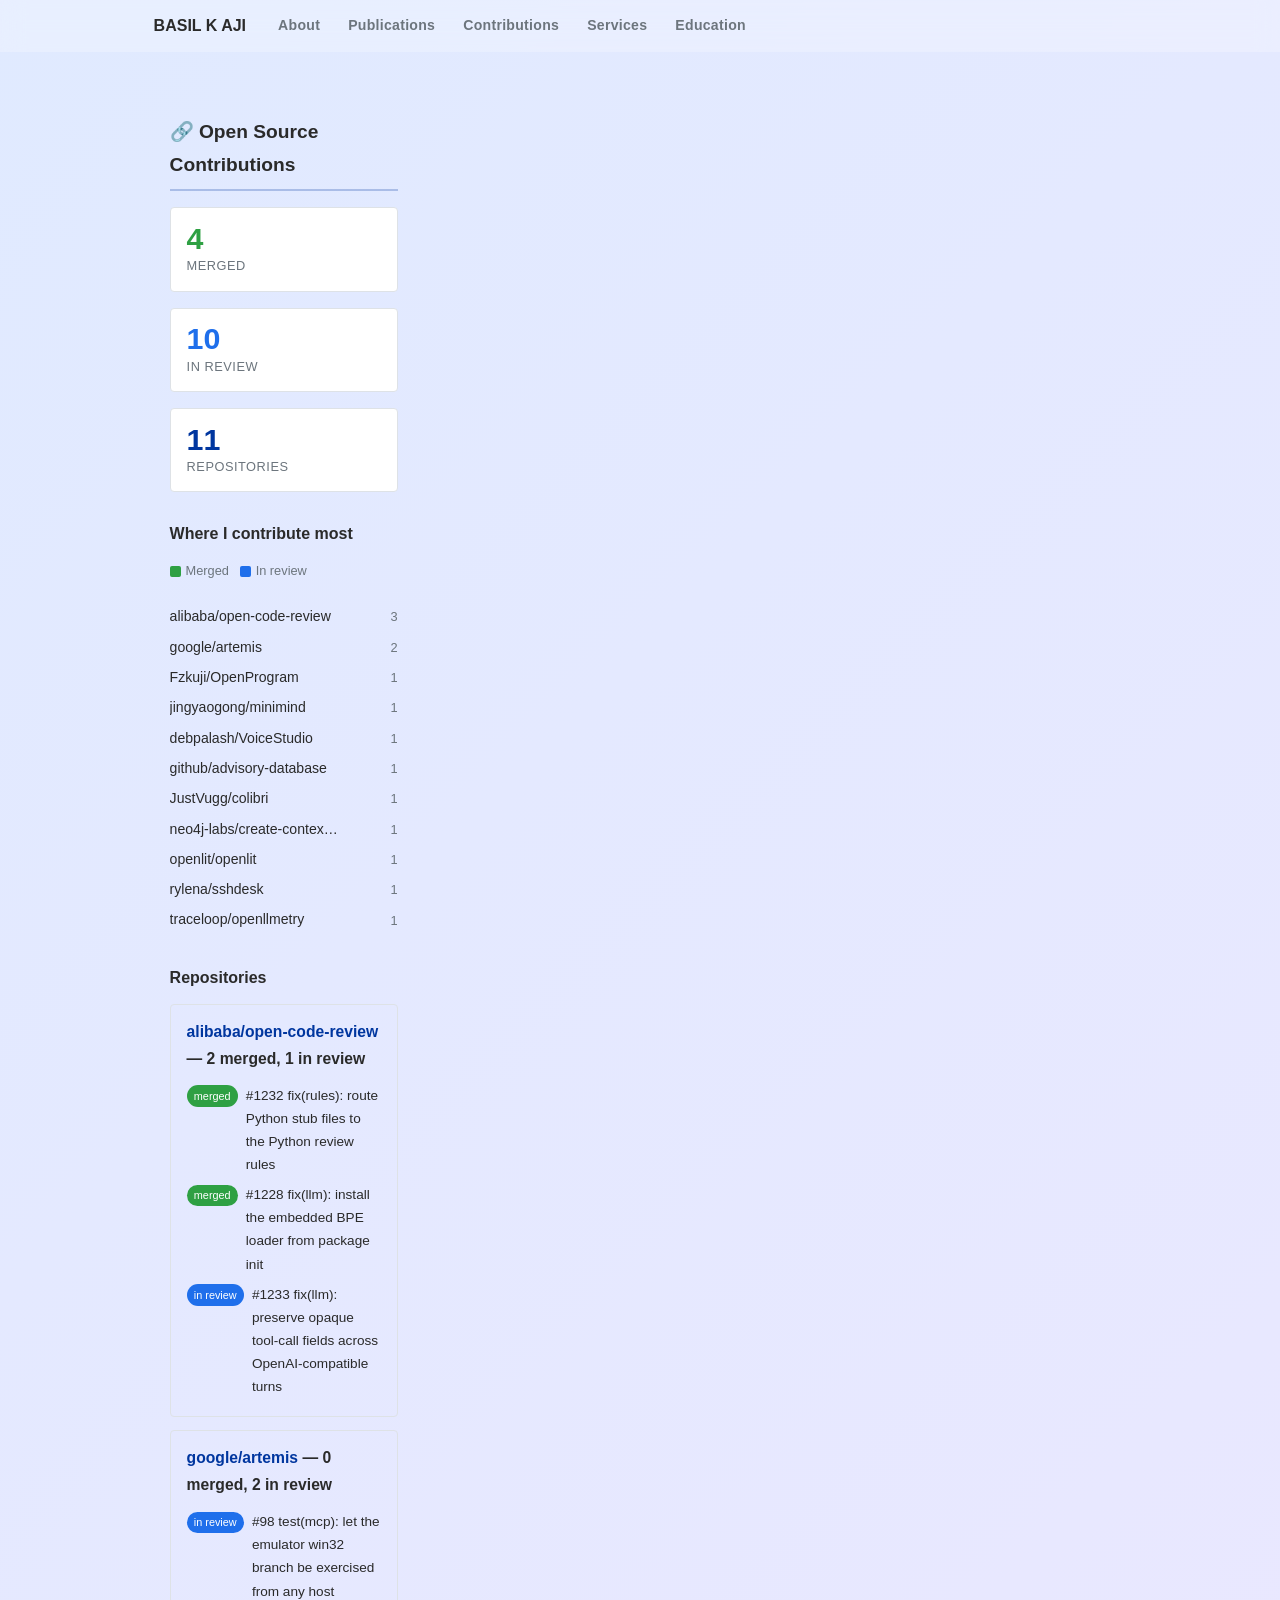
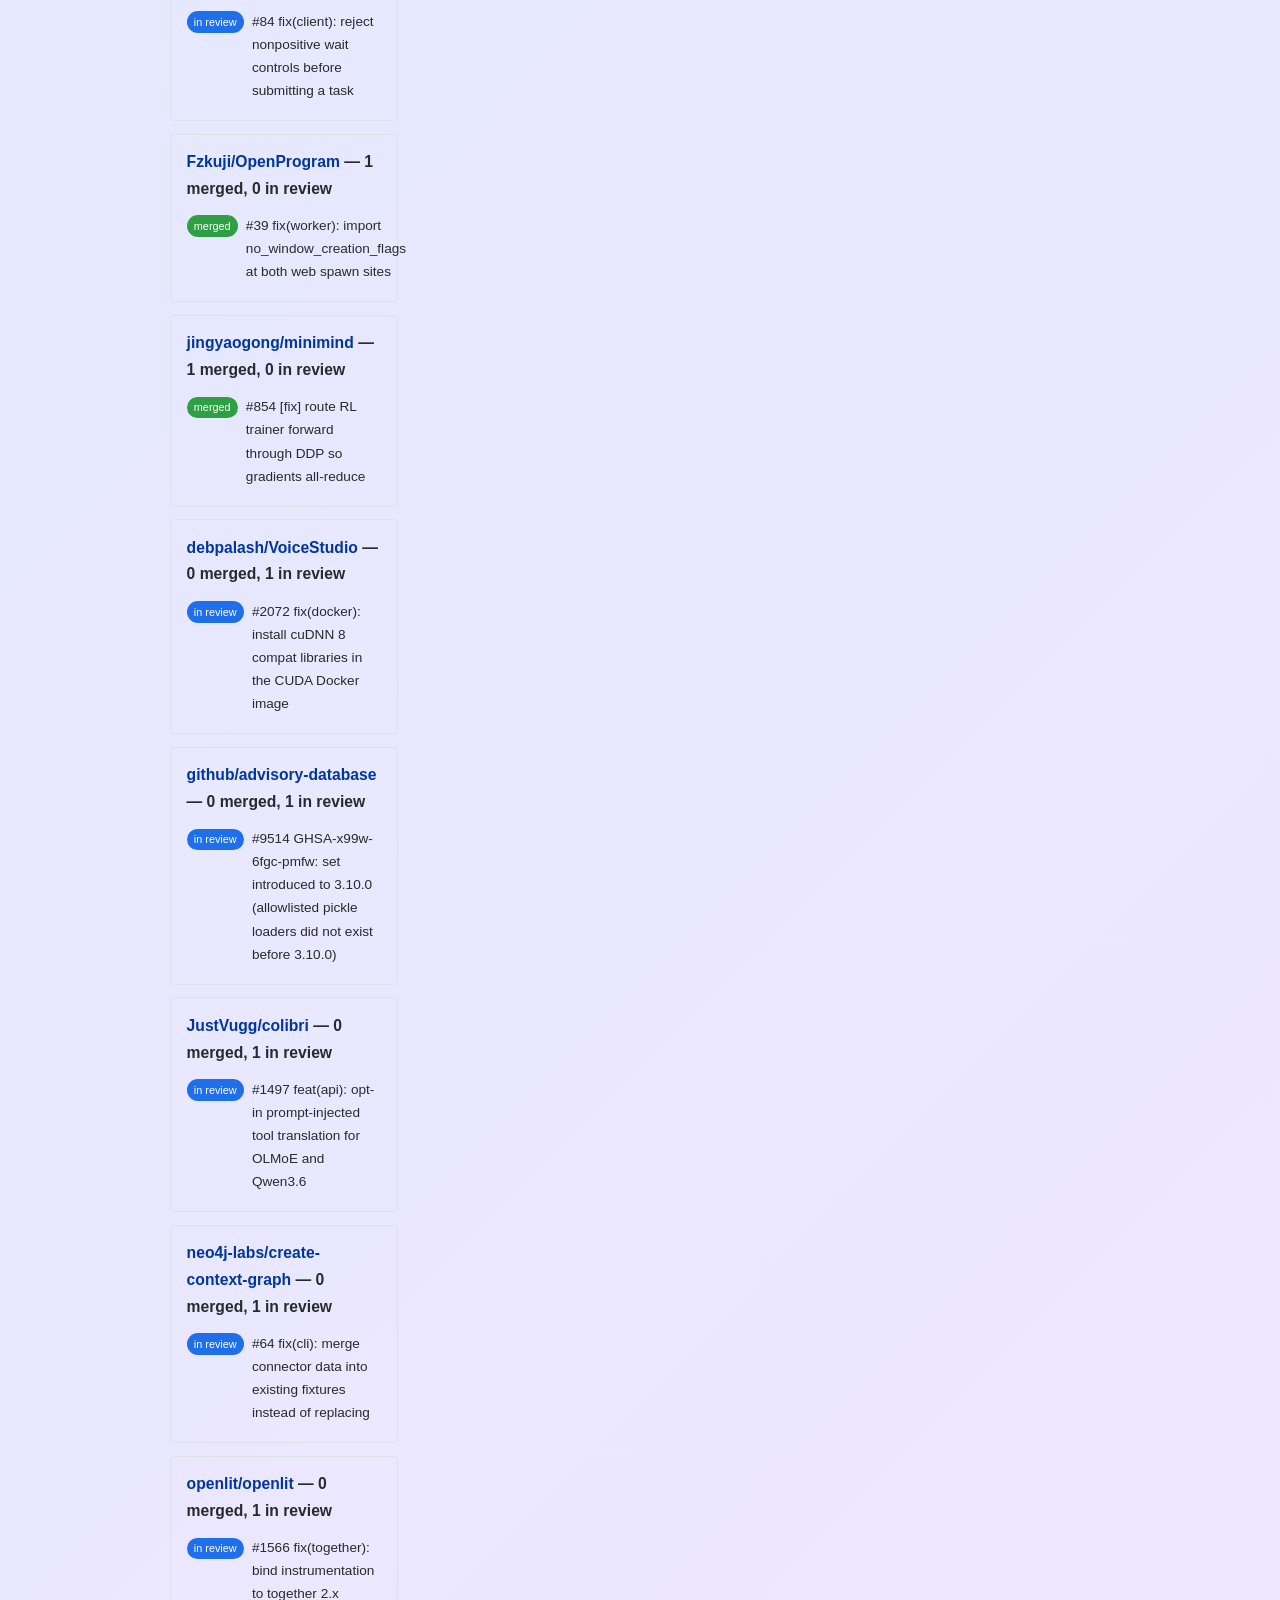
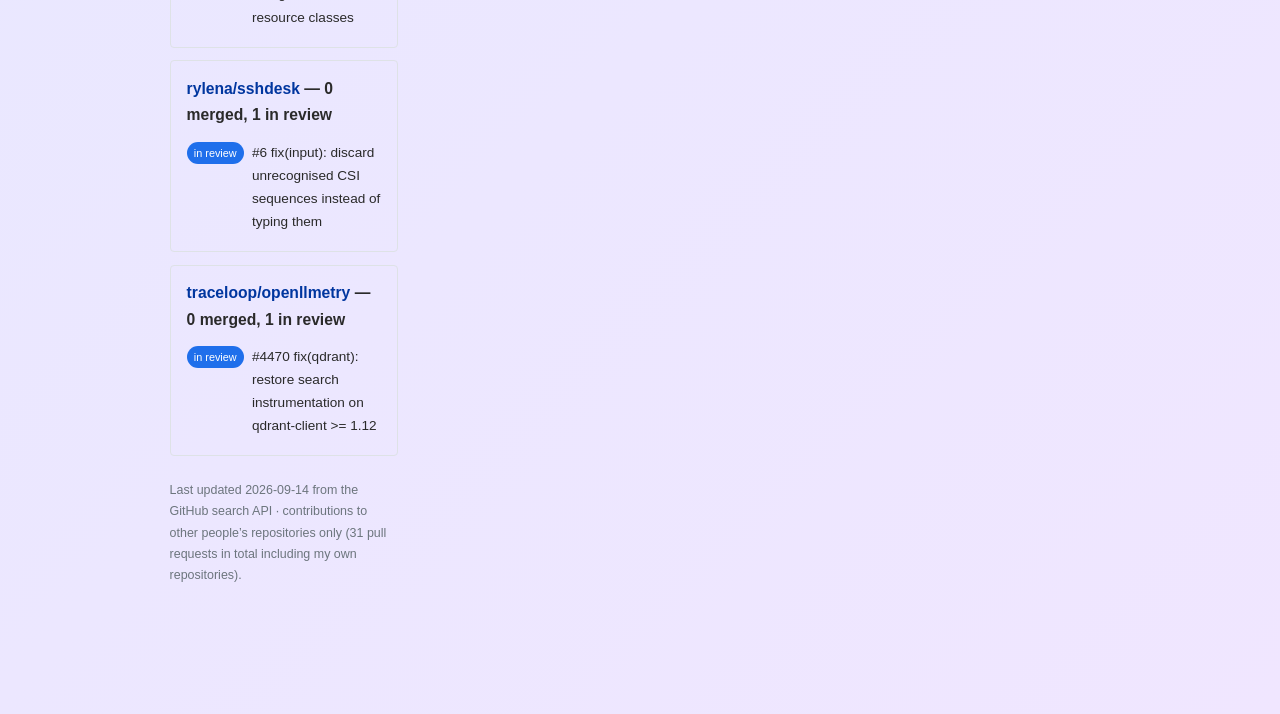
==== contributions.html @ 127a0681 "Add an open source contributions page New contributions.html, linked from the nav: merged / in-revie" ====
<!DOCTYPE html>
<html lang="en">
<head>
  <meta charset="UTF-8" />
  <meta name="viewport" content="width=device-width, initial-scale=1.0" />
  <title>Open Source Contributions – Basil K Aji</title>
  <meta name="description" content="Open source pull requests by Basil K Aji, by repository." />
  <link rel="preconnect" href="https://fonts.googleapis.com" />
  <link rel="stylesheet"
        href="https://cdnjs.cloudflare.com/ajax/libs/font-awesome/6.5.0/css/all.min.css"
        crossorigin="anonymous" referrerpolicy="no-referrer" />
  <link rel="icon" id="favicon" type="image/png" href="images/me.jpeg" />
  <link rel="stylesheet" href="assets/css/style.css" />
  <style>
    /* Scoped to this page so the shared stylesheet stays untouched. */
    .oss-stats { display: flex; flex-wrap: wrap; gap: 1rem; margin: 0 0 1.75rem; }
    .oss-stat {
      flex: 1 1 140px; border: 1px solid var(--border); border-radius: var(--radius);
      padding: .85rem 1rem; background: #fff;
    }
    .oss-stat .n { font-size: 1.9rem; font-weight: 700; line-height: 1.1; }
    .oss-stat .l { font-size: .8rem; color: var(--muted); text-transform: uppercase; letter-spacing: .04em; }
    .oss-stat.merged .n { color: #2ea043; }
    .oss-stat.review .n { color: #1f6feb; }
    .oss-stat.repos  .n { color: var(--accent); }

    .oss-chart { margin: 0 0 2rem; }
    .oss-row { display: grid; grid-template-columns: minmax(0,15rem) 1fr auto; gap: .6rem; align-items: center; margin-bottom: .4rem; }
    .oss-row .name { font-size: .88rem; overflow: hidden; text-overflow: ellipsis; white-space: nowrap; }
    .oss-row .name a { color: var(--text); text-decoration: none; }
    .oss-row .name a:hover { color: var(--accent); text-decoration: underline; }
    .oss-bar { display: flex; height: 16px; border-radius: 3px; overflow: hidden; background: var(--accent-lt); }
    .oss-bar i { display: block; height: 100%; }
    .oss-bar .m { background: #2ea043; }
    .oss-bar .o { background: #1f6feb; }
    .oss-row .cnt { font-size: .8rem; color: var(--muted); min-width: 2.5rem; text-align: right; }

    .oss-legend { font-size: .8rem; color: var(--muted); margin-bottom: 1.5rem; }
    .oss-legend i { display: inline-block; width: .7rem; height: .7rem; border-radius: 2px; margin-right: .3rem; vertical-align: middle; }

    .oss-repo { border: 1px solid var(--border); border-radius: var(--radius); padding: .9rem 1rem; margin-bottom: .8rem; }
    .oss-repo h3 { margin: 0 0 .5rem; font-size: .98rem; }
    .oss-repo h3 a { color: var(--accent); text-decoration: none; }
    .oss-repo h3 a:hover { text-decoration: underline; }
    .oss-pr { font-size: .85rem; padding: .22rem 0; display: flex; gap: .5rem; align-items: baseline; }
    .oss-pr a { color: var(--text); text-decoration: none; }
    .oss-pr a:hover { color: var(--accent); text-decoration: underline; }
    .tag { font-size: .68rem; padding: .1rem .45rem; border-radius: 999px; white-space: nowrap; color: #fff; }
    .tag.merged { background: #2ea043; }
    .tag.open   { background: #1f6feb; }
    .oss-note { font-size: .78rem; color: var(--muted); margin-top: 1.5rem; }
    @media (max-width: 640px) { .oss-row { grid-template-columns: minmax(0,8rem) 1fr auto; } }
  </style>
</head>
<body>

  <nav class="site-nav" aria-label="Site navigation">
    <div class="nav-inner">
      <span class="nav-brand">BASIL K AJI</span>
      <div class="nav-links">
        <a href="index.html#about">About</a>
        <a href="index.html#publications">Publications</a>
        <a href="contributions.html">Contributions</a>
        <a href="index.html#services">Services</a>
        <a href="index.html#education">Education</a>
      </div>
    </div>
  </nav>

  <div class="page-wrapper">
    <main class="main-content">

      <section id="contributions">
        <div class="section">
          <div class="section-header">
            <h1 class="section-title">&#x1F517; Open Source Contributions</h1>
          </div>
          <div class="section-body">

            <div class="oss-stats" id="oss-stats"></div>

            <h2 class="section-title" style="font-size:1rem;margin:.5rem 0 .75rem;">Where I contribute most</h2>
            <div class="oss-legend">
              <i style="background:#2ea043"></i>Merged&nbsp;&nbsp;
              <i style="background:#1f6feb"></i>In review
            </div>
            <div class="oss-chart" id="oss-chart"></div>

            <h2 class="section-title" style="font-size:1rem;margin:.5rem 0 .75rem;">Repositories</h2>
            <div id="oss-repos"></div>

            <p class="oss-note" id="oss-note"></p>

          </div>
        </div>
      </section>

    </main>
  </div>

<script>
(function () {
  var statsEl = document.getElementById('oss-stats');
  var chartEl = document.getElementById('oss-chart');
  var reposEl = document.getElementById('oss-repos');
  var noteEl  = document.getElementById('oss-note');

  function esc(s) {
    return String(s == null ? '' : s).replace(/[&<>"']/g, function (c) {
      return { '&': '&amp;', '<': '&lt;', '>': '&gt;', '"': '&quot;', "'": '&#39;' }[c];
    });
  }

  function stat(cls, n, label) {
    return '<div class="oss-stat ' + cls + '"><div class="n">' + n +
           '</div><div class="l">' + label + '</div></div>';
  }

  function render(d) {
    statsEl.innerHTML =
      stat('merged', d.merged, 'Merged') +
      stat('review', d.in_review, 'In review') +
      stat('repos',  d.repo_count, 'Repositories');

    var peak = 0;
    d.repos.forEach(function (r) { peak = Math.max(peak, r.merged + r.open); });

    chartEl.innerHTML = d.repos.map(function (r) {
      var total = r.merged + r.open;
      var pct = peak ? (total / peak) * 100 : 0;
      // Widths are shares of this row's own bar; the bar's width is the
      // share of the busiest repo, so rows stay comparable.
      var m = total ? (r.merged / total) * 100 : 0;
      var o = total ? (r.open / total) * 100 : 0;
      return '<div class="oss-row">' +
        '<div class="name"><a href="https://github.com/' + esc(r.repo) + '" target="_blank" rel="noopener">' +
          esc(r.repo) + '</a></div>' +
        '<div class="oss-bar" style="width:' + pct.toFixed(1) + '%" ' +
          'title="' + r.merged + ' merged, ' + r.open + ' in review">' +
          '<i class="m" style="width:' + m.toFixed(1) + '%"></i>' +
          '<i class="o" style="width:' + o.toFixed(1) + '%"></i>' +
        '</div>' +
        '<div class="cnt">' + total + '</div>' +
      '</div>';
    }).join('');

    reposEl.innerHTML = d.repos.map(function (r) {
      return '<div class="oss-repo">' +
        '<h3><a href="https://github.com/' + esc(r.repo) + '" target="_blank" rel="noopener">' +
          esc(r.repo) + '</a> <span class="cnt">— ' + r.merged + ' merged, ' + r.open + ' in review</span></h3>' +
        r.prs.map(function (p) {
          return '<div class="oss-pr">' +
            '<span class="tag ' + esc(p.state) + '">' + (p.state === 'merged' ? 'merged' : 'in review') + '</span>' +
            '<a href="' + esc(p.url) + '" target="_blank" rel="noopener">#' + esc(p.number) + ' ' + esc(p.title) + '</a>' +
          '</div>';
        }).join('') +
      '</div>';
    }).join('');

    noteEl.textContent =
      'Last updated ' + (d.generated || '').slice(0, 10) + ' from the GitHub search API' +
      (d.excludes_own_repos
        ? ' · contributions to other people’s repositories only (' +
          d.all_prs_including_own + ' pull requests in total including my own repositories)'
        : '') + '.';
  }

  fetch('assets/contributions.json', { cache: 'no-cache' })
    .then(function (r) {
      if (!r.ok) throw new Error('HTTP ' + r.status);
      return r.json();
    })
    .then(render)
    .catch(function (err) {
      statsEl.innerHTML =
        '<p class="oss-note">Contribution data could not be loaded (' + esc(err.message) + '). ' +
        'See <a href="https://github.com/basil-k-aji-dev">github.com/basil-k-aji-dev</a>.</p>';
    });
})();
</script>

</body>
</html>
---- assets/css/style.css ----
/* ============================
   RESET & BASE
   ============================ */
*, *::before, *::after { box-sizing: border-box; margin: 0; padding: 0; }

:root {
  --accent:    #00369f;
  --accent-lt: #e8eef9;
  --text:      #2a2a2a;
  --muted:     #6c757d;
  --border:    #dee2e6;
  --bg:        #fff;
  --sidebar-w: 260px;
  --nav-h:     52px;
  --font:      "Trebuchet MS", "Helvetica Neue", Arial, sans-serif;
  --radius:    4px;
  --trans:     .2s ease-in-out;
}

html { scroll-behavior: smooth; scroll-padding-top: calc(var(--nav-h) + 12px); }

@keyframes gradientFlow {
  0%   { background-position: 0% 50%; }
  50%  { background-position: 100% 50%; }
  100% { background-position: 0% 50%; }
}

body {
  font-family: var(--font);
  font-size: 15px;
  color: var(--text);
  line-height: 1.7;
  background: linear-gradient(135deg, #e0eaff, #f0e6ff, #dff5f0, #e8f4ff, #fde8ff);
  background-size: 400% 400%;
  animation: gradientFlow 12s ease infinite;
  min-height: 100vh;
}
a { color: var(--accent); text-decoration: none; transition: color var(--trans); }
a:hover { color: #001f5e; text-decoration: underline; }
img { max-width: 100%; height: auto; display: block; }
ul { list-style: disc; padding-left: 1.4em; }
li { margin-bottom: .3em; }

/* ============================
   TOP NAV
   ============================ */
.site-nav {
  position: sticky; top: 0; z-index: 100;
  height: var(--nav-h);
  background: rgba(255,255,255,0.25);
  backdrop-filter: blur(12px);
  -webkit-backdrop-filter: blur(12px);
  border-bottom: none;
  box-shadow: none;
  display: flex; align-items: center;
}
.nav-inner {
  max-width: 100%; margin: 0 auto; padding: 0 12%;
  width: 100%; display: flex; align-items: center; gap: 2rem;
}
.nav-brand { font-weight: 700; font-size: 1rem; color: var(--text); white-space: nowrap; }
.nav-links { display: flex; gap: 1.75rem; flex-wrap: wrap; }
.nav-links a { font-size: .88rem; font-weight: 600; color: var(--muted); letter-spacing: .02em; }
.nav-links a:hover { color: var(--accent); text-decoration: none; }

/* ============================
   LAYOUT
   ============================ */
.page-wrapper {
  max-width: 100%;
  display: grid;
  grid-template-columns: var(--sidebar-w) 1fr;
  gap: 2rem;
  padding: 2rem 12% 5rem;
  align-items: start;
}

/* ============================
   SIDEBAR
   ============================ */
.sidebar {
  position: sticky; top: calc(var(--nav-h) + 16px);
  background: rgba(255,255,255,0.7);
  backdrop-filter: blur(8px);
  -webkit-backdrop-filter: blur(8px);
  border-radius: 12px;
  padding: 1.75rem 1.25rem;
  text-align: center;
}
.avatar-wrap { margin-bottom: 1rem; }
.avatar-wrap img {
  width: 140px; height: 140px;
  border-radius: 50%; object-fit: cover;
  border: 3px solid rgba(255,255,255,0.8);
  box-shadow: 0 4px 16px rgba(0,54,159,0.15);
  margin: 0 auto;
}
.sidebar-name  { font-size: 1.15rem; font-weight: 700; margin-bottom: .2rem; text-transform: uppercase; letter-spacing: .05em; }
.sidebar-title { font-size: .82rem; color: var(--muted); margin-bottom: .1rem; }
.sidebar-org   { font-size: .82rem; color: var(--muted); margin-bottom: 1rem; }
.sidebar-bio   { font-size: .82rem; text-align: left; color: #555; margin-bottom: 1rem;
                 border-top: 1px solid rgba(0,0,0,0.08); padding-top: .75rem; }
.sidebar-meta  { font-size: .8rem; color: var(--muted); text-align: left; margin-bottom: 1rem; }
.sidebar-meta span { display: flex; align-items: center; gap: .4rem; margin-bottom: .35rem; }
.social-links  { display: flex; flex-wrap: wrap; justify-content: center; gap: .45rem; margin-top: .5rem; }
.social-links a {
  display: flex; align-items: center; justify-content: center;
  width: 32px; height: 32px; border-radius: 50%;
  background: rgba(0,54,159,0.08); color: var(--accent);
  font-size: .82rem; transition: background var(--trans), color var(--trans);
}
.social-links a:hover { background: var(--accent); color: #fff; text-decoration: none; }

/* ============================
   MAIN CONTENT — no cards
   ============================ */
.main-content {
  min-width: 0;
  padding: 2rem 1rem;
  background: transparent !important;
}

.section {
  background: transparent !important;
  border: none !important;
  box-shadow: none !important;
}

/* Sections — no borders, just spacing */
.section { margin-bottom: 3.5rem; }
.section:last-child { margin-bottom: 0; }
.section + .section { margin-top: 1rem; }

.section-header {
  display: flex; align-items: center; justify-content: space-between;
  margin-bottom: 1rem;
  padding-bottom: .5rem;
  border-bottom: 2px solid rgba(0, 54, 159, 0.25);
}
.section-title { font-size: 1.2rem; font-weight: 700; color: var(--text); }
.section-toggle {
  background: none; border: 1px solid var(--border); border-radius: var(--radius);
  font-size: .75rem; color: var(--muted); cursor: pointer; padding: .15rem .5rem;
  transition: all var(--trans);
}
.section-toggle:hover { background: var(--accent-lt); color: var(--accent); border-color: var(--accent); }
.section-body.collapsed { display: none; }
.section-body { padding-bottom: 1rem; }

/* ============================
   PAPER BOX
   ============================ */
.paper-box {
  display: flex; gap: 1.25rem;
  padding: 1rem 0;
  border-bottom: 1px solid rgba(0,0,0,0.07);
}
.paper-box:last-child { border-bottom: none; padding-bottom: 0; }
.paper-thumb {
  flex: 0 0 180px; border-radius: var(--radius); overflow: hidden;
  border: 1px solid var(--border); background: #f5f5f5;
  display: flex; align-items: center; justify-content: center; min-height: 110px;
}
.paper-thumb img { width: 180px; height: 120px; object-fit: cover; }
.paper-thumb-placeholder {
  width: 180px; height: 120px;
  display: flex; flex-direction: column; align-items: center; justify-content: center;
  color: var(--muted); font-size: .75rem; gap: .4rem;
}
.paper-thumb-placeholder svg { opacity: .35; }
.paper-info { flex: 1; min-width: 0; }
.paper-title { font-size: .98rem; font-weight: 700; margin-bottom: .3rem; }
.paper-authors { font-size: .84rem; color: var(--muted); margin-bottom: .2rem; }
.paper-authors strong { color: var(--text); }
.paper-venue { font-size: .81rem; color: var(--muted); font-style: italic; margin-bottom: .45rem; }
.paper-badges { display: flex; flex-wrap: wrap; gap: .35rem; margin-bottom: .45rem; }
.badge {
  display: inline-block; padding: .12em .5em;
  font-size: .7rem; font-weight: 700; border-radius: 3px;
  background: var(--accent); color: #fff; white-space: nowrap;
}
.badge.oral   { background: #c0392b; }
.badge.poster { background: #27ae60; }
.badge.survey { background: #8e44ad; }
.paper-links { display: flex; gap: .5rem; flex-wrap: wrap; }
.paper-links a {
  font-size: .76rem; font-weight: 600; padding: .18rem .55rem;
  border: 1px solid var(--accent); border-radius: var(--radius);
  color: var(--accent); transition: all var(--trans);
}
.paper-links a:hover { background: var(--accent); color: #fff; text-decoration: none; }

/* ============================
   TIMELINE (Education)
   ============================ */
.timeline { position: relative; padding-left: 1.5rem; }
.timeline::before {
  content: ''; position: absolute; left: 6px; top: 6px; bottom: 6px;
  width: 2px; background: var(--border);
}
.timeline-item { position: relative; margin-bottom: 1.2rem; }
.timeline-item::before {
  content: ''; position: absolute; left: -1.5rem; top: 6px;
  width: 10px; height: 10px; border-radius: 50%;
  background: var(--accent); border: 2px solid #fff;
  box-shadow: 0 0 0 2px var(--accent);
}
.timeline-year   { font-size: .78rem; color: var(--muted); font-weight: 600; margin-bottom: .1rem; }
.timeline-degree { font-size: .95rem; font-weight: 700; }
.timeline-school { font-size: .84rem; color: var(--muted); }

/* ============================
   SERVICE / TEACHING rows
   ============================ */
.service-list { padding-left: 0; list-style: none; }
.service-list li {
  padding: .4rem 0; border-bottom: 1px solid rgba(0,0,0,0.07);
  font-size: .9rem; display: flex; align-items: baseline; gap: .5rem;
}
.service-list li:last-child { border-bottom: none; }
.service-tag {
  flex: 0 0 auto; font-size: .7rem; font-weight: 700; color: var(--muted);
  background: rgba(0,0,0,0.05); border-radius: 3px; padding: .1em .4em; white-space: nowrap;
}

/* ============================
   AWARDS
   ============================ */
.award-item { padding: .45rem 0; border-bottom: 1px solid rgba(0,0,0,0.07); font-size: .9rem; }
.award-item:last-child { border-bottom: none; }
.award-year { font-size: .78rem; color: var(--muted); font-weight: 600; }

/* ============================
   RESPONSIVE
   ============================ */
@media (max-width: 768px) {
  .page-wrapper { grid-template-columns: 1fr; gap: 1.5rem; padding: 1.5rem 1rem 3rem; }
  .sidebar { position: static; }
  .main-content { padding: 1.5rem; }
  .paper-box { flex-direction: column; }
  .paper-thumb, .paper-thumb-placeholder, .paper-thumb img { width: 100%; flex: unset; }
  .nav-links { gap: .8rem; }
}
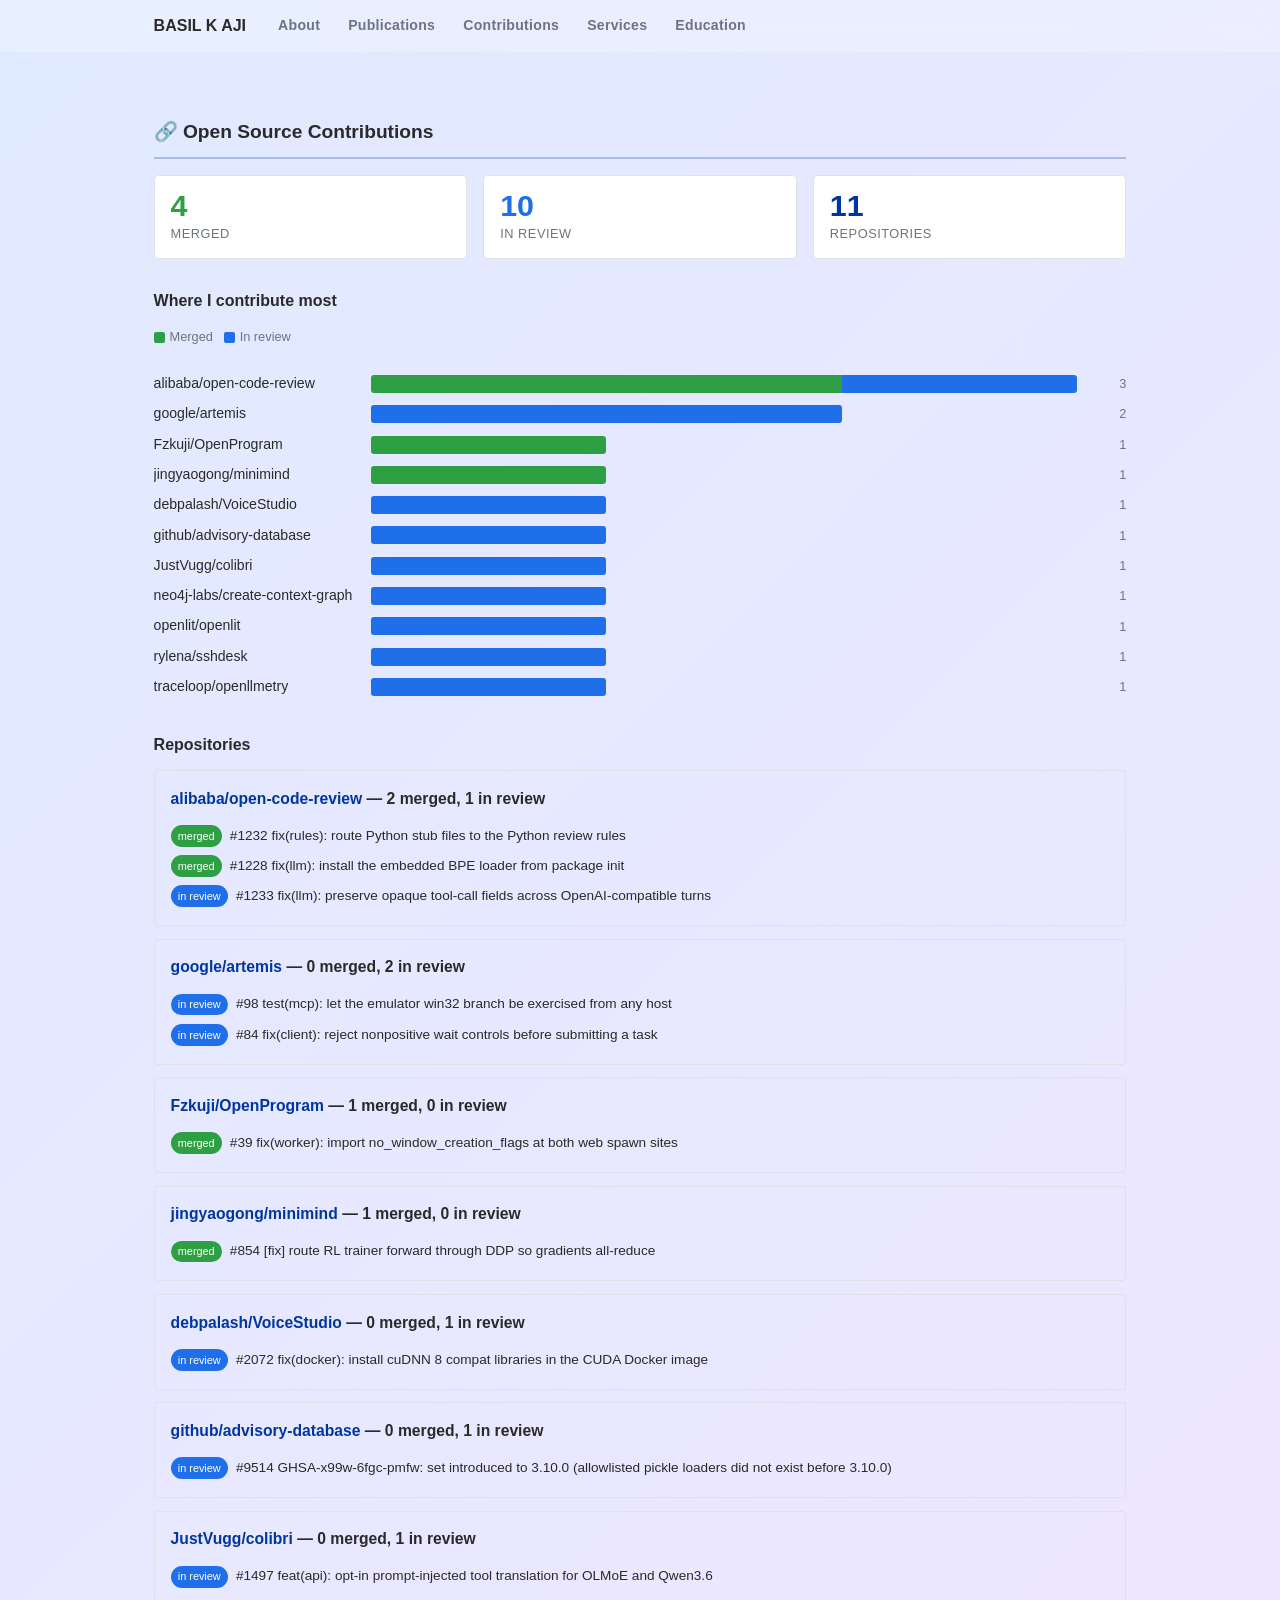
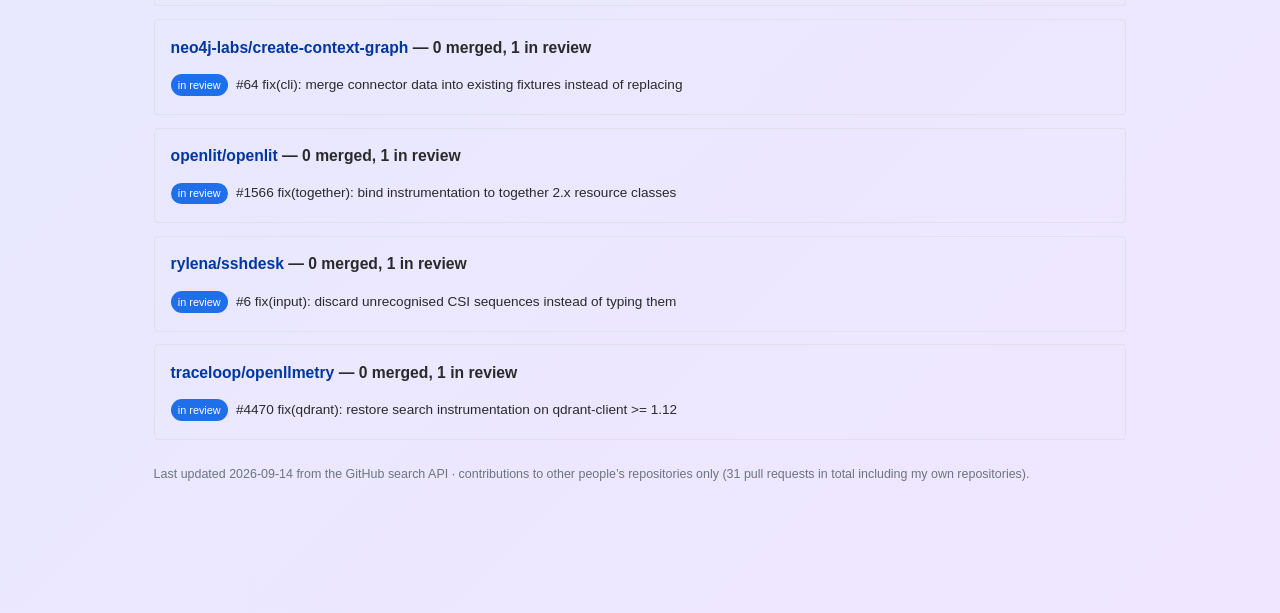
==== commit d1d40c97: "Fix contributions page layout The shared .page-wrapper is a 260px sidebar + 1fr grid. This page has " ====
--- a/contributions.html
+++ b/contributions.html
@@ -13,6 +13,12 @@
   <link rel="stylesheet" href="assets/css/style.css" />
   <style>
     /* Scoped to this page so the shared stylesheet stays untouched. */
+
+    /* The shared .page-wrapper is a 260px sidebar + 1fr grid. This page has no
+       sidebar, so without this override `main` renders inside the 260px
+       sidebar column and the chart has no room to draw. */
+    .page-wrapper { grid-template-columns: 1fr; }
+    .main-content { padding: 2rem 0; }
     .oss-stats { display: flex; flex-wrap: wrap; gap: 1rem; margin: 0 0 1.75rem; }
     .oss-stat {
       flex: 1 1 140px; border: 1px solid var(--border); border-radius: var(--radius);
@@ -25,11 +31,11 @@
     .oss-stat.repos  .n { color: var(--accent); }
 
     .oss-chart { margin: 0 0 2rem; }
-    .oss-row { display: grid; grid-template-columns: minmax(0,15rem) 1fr auto; gap: .6rem; align-items: center; margin-bottom: .4rem; }
+    .oss-row { display: grid; grid-template-columns: minmax(0,13rem) minmax(0,1fr) auto; gap: .6rem; align-items: center; margin-bottom: .4rem; }
     .oss-row .name { font-size: .88rem; overflow: hidden; text-overflow: ellipsis; white-space: nowrap; }
     .oss-row .name a { color: var(--text); text-decoration: none; }
     .oss-row .name a:hover { color: var(--accent); text-decoration: underline; }
-    .oss-bar { display: flex; height: 16px; border-radius: 3px; overflow: hidden; background: var(--accent-lt); }
+    .oss-bar { display: flex; height: 18px; min-width: 2px; border-radius: 3px; overflow: hidden; background: var(--accent-lt); }
     .oss-bar i { display: block; height: 100%; }
     .oss-bar .m { background: #2ea043; }
     .oss-bar .o { background: #1f6feb; }
@@ -49,7 +55,20 @@
     .tag.merged { background: #2ea043; }
     .tag.open   { background: #1f6feb; }
     .oss-note { font-size: .78rem; color: var(--muted); margin-top: 1.5rem; }
-    @media (max-width: 640px) { .oss-row { grid-template-columns: minmax(0,8rem) 1fr auto; } }
+    /* Narrow screens: the three stat cards cannot fit 140px each plus gaps on a
+       390px viewport, and a 13rem name column leaves the bar no room. Both are
+       what pushed the page wider than the viewport. */
+    @media (max-width: 680px) {
+      .oss-stats { gap: .6rem; }
+      .oss-stat { flex: 1 1 100%; }
+      .oss-row { grid-template-columns: minmax(0,7.5rem) minmax(0,1fr) auto; gap: .45rem; }
+      .oss-row .name { font-size: .8rem; }
+      .oss-repo { padding: .75rem .8rem; }
+      .oss-pr { flex-wrap: wrap; }
+    }
+    /* Nothing on this page may force a horizontal scrollbar. */
+    #contributions, #contributions * { max-width: 100%; }
+    .oss-pr a { overflow-wrap: anywhere; }
   </style>
 </head>
 <body>
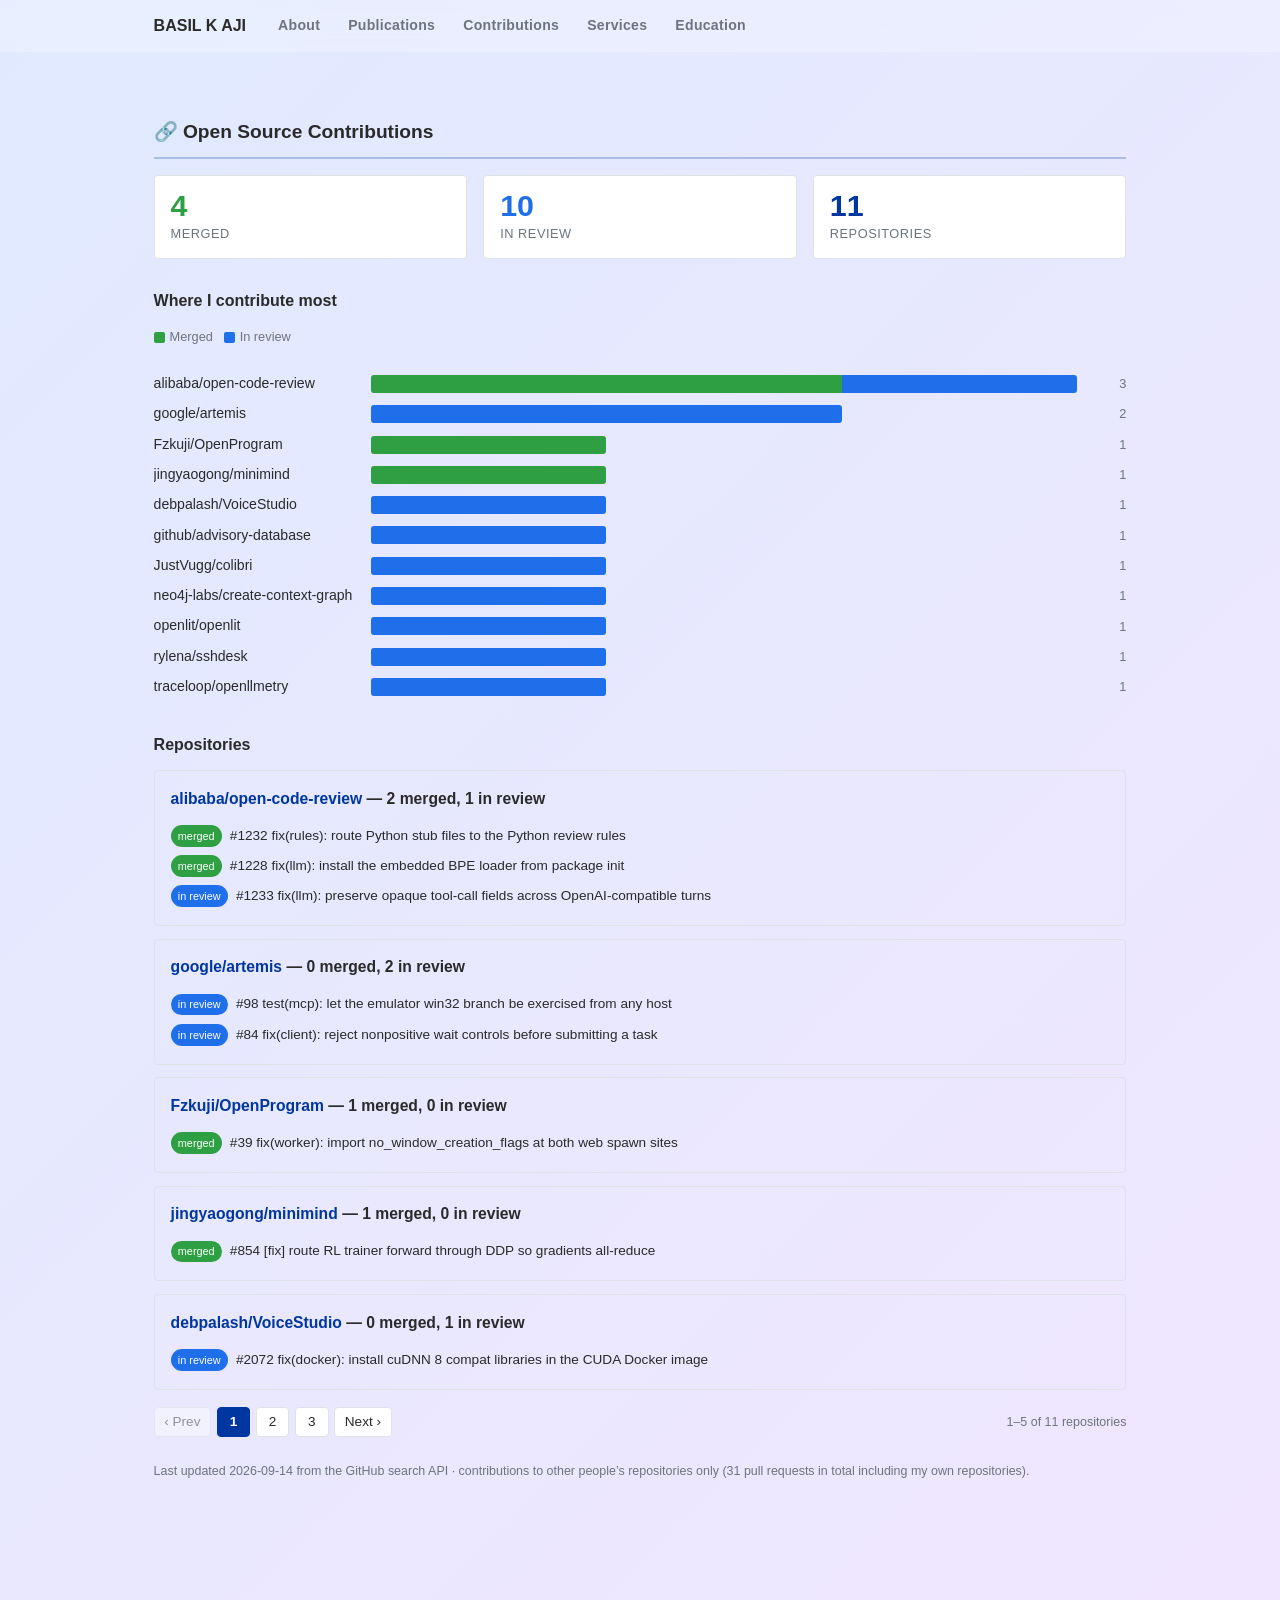
==== commit be5b9f9b: "Paginate the repository list Eleven repositories made the page long enough that the footnote and any" ====
--- a/contributions.html
+++ b/contributions.html
@@ -55,6 +55,24 @@
     .tag.merged { background: #2ea043; }
     .tag.open   { background: #1f6feb; }
     .oss-note { font-size: .78rem; color: var(--muted); margin-top: 1.5rem; }
+
+    .oss-pager { display: flex; flex-wrap: wrap; gap: .35rem; align-items: center; margin-top: 1.1rem; }
+    .oss-pager button {
+      font: inherit; font-size: .85rem; line-height: 1; cursor: pointer;
+      min-width: 2.1rem; padding: .45rem .6rem; border: 1px solid var(--border);
+      background: #fff; color: var(--text); border-radius: var(--radius);
+      transition: background var(--trans), color var(--trans), border-color var(--trans);
+    }
+    .oss-pager button:hover:not(:disabled):not([aria-current="page"]) {
+      background: var(--accent-lt); border-color: var(--accent); color: var(--accent);
+    }
+    .oss-pager button[aria-current="page"] {
+      background: var(--accent); border-color: var(--accent); color: #fff; font-weight: 700;
+    }
+    .oss-pager button:disabled { opacity: .45; cursor: default; }
+    .oss-pager .gap { padding: 0 .2rem; color: var(--muted); }
+    .oss-pager .range { margin-left: auto; font-size: .78rem; color: var(--muted); }
+    @media (max-width: 680px) { .oss-pager .range { margin-left: 0; width: 100%; } }
     /* Narrow screens: the three stat cards cannot fit 140px each plus gaps on a
        390px viewport, and a 13rem name column leaves the bar no room. Both are
        what pushed the page wider than the viewport. */
@@ -107,6 +125,7 @@
 
             <h2 class="section-title" style="font-size:1rem;margin:.5rem 0 .75rem;">Repositories</h2>
             <div id="oss-repos"></div>
+            <nav class="oss-pager" id="oss-pager" aria-label="Repository pages"></nav>
 
             <p class="oss-note" id="oss-note"></p>
 
@@ -122,7 +141,12 @@
   var statsEl = document.getElementById('oss-stats');
   var chartEl = document.getElementById('oss-chart');
   var reposEl = document.getElementById('oss-repos');
+  var pagerEl = document.getElementById('oss-pager');
   var noteEl  = document.getElementById('oss-note');
+
+  var PER_PAGE = 5;
+  var repos = [];
+  var page = 1;
 
   function esc(s) {
     return String(s == null ? '' : s).replace(/[&<>"']/g, function (c) {
@@ -134,6 +158,84 @@
     return '<div class="oss-stat ' + cls + '"><div class="n">' + n +
            '</div><div class="l">' + label + '</div></div>';
   }
+
+  function pageCount() {
+    return Math.max(1, Math.ceil(repos.length / PER_PAGE));
+  }
+
+  function renderPage(scroll) {
+    var pages = pageCount();
+    page = Math.min(Math.max(1, page), pages);
+    var from = (page - 1) * PER_PAGE;
+    var slice = repos.slice(from, from + PER_PAGE);
+
+    reposEl.innerHTML = slice.map(function (r) {
+      return '<div class="oss-repo">' +
+        '<h3><a href="https://github.com/' + esc(r.repo) + '" target="_blank" rel="noopener">' +
+          esc(r.repo) + '</a> <span class="cnt">\u2014 ' + r.merged + ' merged, ' + r.open + ' in review</span></h3>' +
+        r.prs.map(function (pr) {
+          return '<div class="oss-pr">' +
+            '<span class="tag ' + esc(pr.state) + '">' + (pr.state === 'merged' ? 'merged' : 'in review') + '</span>' +
+            '<a href="' + esc(pr.url) + '" target="_blank" rel="noopener">#' + esc(pr.number) + ' ' + esc(pr.title) + '</a>' +
+          '</div>';
+        }).join('') +
+      '</div>';
+    }).join('');
+
+    renderPager(pages, from, slice.length);
+
+    if (scroll) {
+      // Keep the list header in view when stepping pages, so the content
+      // does not appear to jump to an arbitrary scroll position.
+      var top = document.getElementById('oss-repos').getBoundingClientRect().top + window.pageYOffset;
+      window.scrollTo({ top: top - 90, behavior: 'smooth' });
+    }
+  }
+
+  function pageNumbers(current, pages) {
+    // Always show first and last; a window of neighbours around the current
+    // page; ellipsis for the rest. Keeps the control a fixed size.
+    if (pages <= 7) {
+      return Array.apply(null, { length: pages }).map(function (_, i) { return i + 1; });
+    }
+    var out = [1];
+    var lo = Math.max(2, current - 1);
+    var hi = Math.min(pages - 1, current + 1);
+    if (lo > 2) out.push('gap');
+    for (var n = lo; n <= hi; n++) out.push(n);
+    if (hi < pages - 1) out.push('gap');
+    out.push(pages);
+    return out;
+  }
+
+  function renderPager(pages, from, shown) {
+    if (pages <= 1) { pagerEl.innerHTML = ''; return; }
+
+    var html = '<button type="button" data-step="-1"' + (page === 1 ? ' disabled' : '') +
+               ' aria-label="Previous page">\u2039 Prev</button>';
+
+    pageNumbers(page, pages).forEach(function (n) {
+      if (n === 'gap') { html += '<span class="gap">\u2026</span>'; return; }
+      html += '<button type="button" data-page="' + n + '"' +
+              (n === page ? ' aria-current="page"' : '') +
+              ' aria-label="Page ' + n + '">' + n + '</button>';
+    });
+
+    html += '<button type="button" data-step="1"' + (page === pages ? ' disabled' : '') +
+            ' aria-label="Next page">Next \u203a</button>';
+    html += '<span class="range">' + (from + 1) + '\u2013' + (from + shown) +
+            ' of ' + repos.length + ' repositories</span>';
+    pagerEl.innerHTML = html;
+  }
+
+  pagerEl.addEventListener('click', function (ev) {
+    var btn = ev.target.closest('button');
+    if (!btn || btn.disabled) return;
+    if (btn.dataset.page) page = parseInt(btn.dataset.page, 10);
+    else if (btn.dataset.step) page += parseInt(btn.dataset.step, 10);
+    else return;
+    renderPage(true);
+  });
 
   function render(d) {
     statsEl.innerHTML =
@@ -163,18 +265,9 @@
       '</div>';
     }).join('');
 
-    reposEl.innerHTML = d.repos.map(function (r) {
-      return '<div class="oss-repo">' +
-        '<h3><a href="https://github.com/' + esc(r.repo) + '" target="_blank" rel="noopener">' +
-          esc(r.repo) + '</a> <span class="cnt">— ' + r.merged + ' merged, ' + r.open + ' in review</span></h3>' +
-        r.prs.map(function (p) {
-          return '<div class="oss-pr">' +
-            '<span class="tag ' + esc(p.state) + '">' + (p.state === 'merged' ? 'merged' : 'in review') + '</span>' +
-            '<a href="' + esc(p.url) + '" target="_blank" rel="noopener">#' + esc(p.number) + ' ' + esc(p.title) + '</a>' +
-          '</div>';
-        }).join('') +
-      '</div>';
-    }).join('');
+    repos = d.repos;
+    page = 1;
+    renderPage();
 
     noteEl.textContent =
       'Last updated ' + (d.generated || '').slice(0, 10) + ' from the GitHub search API' +
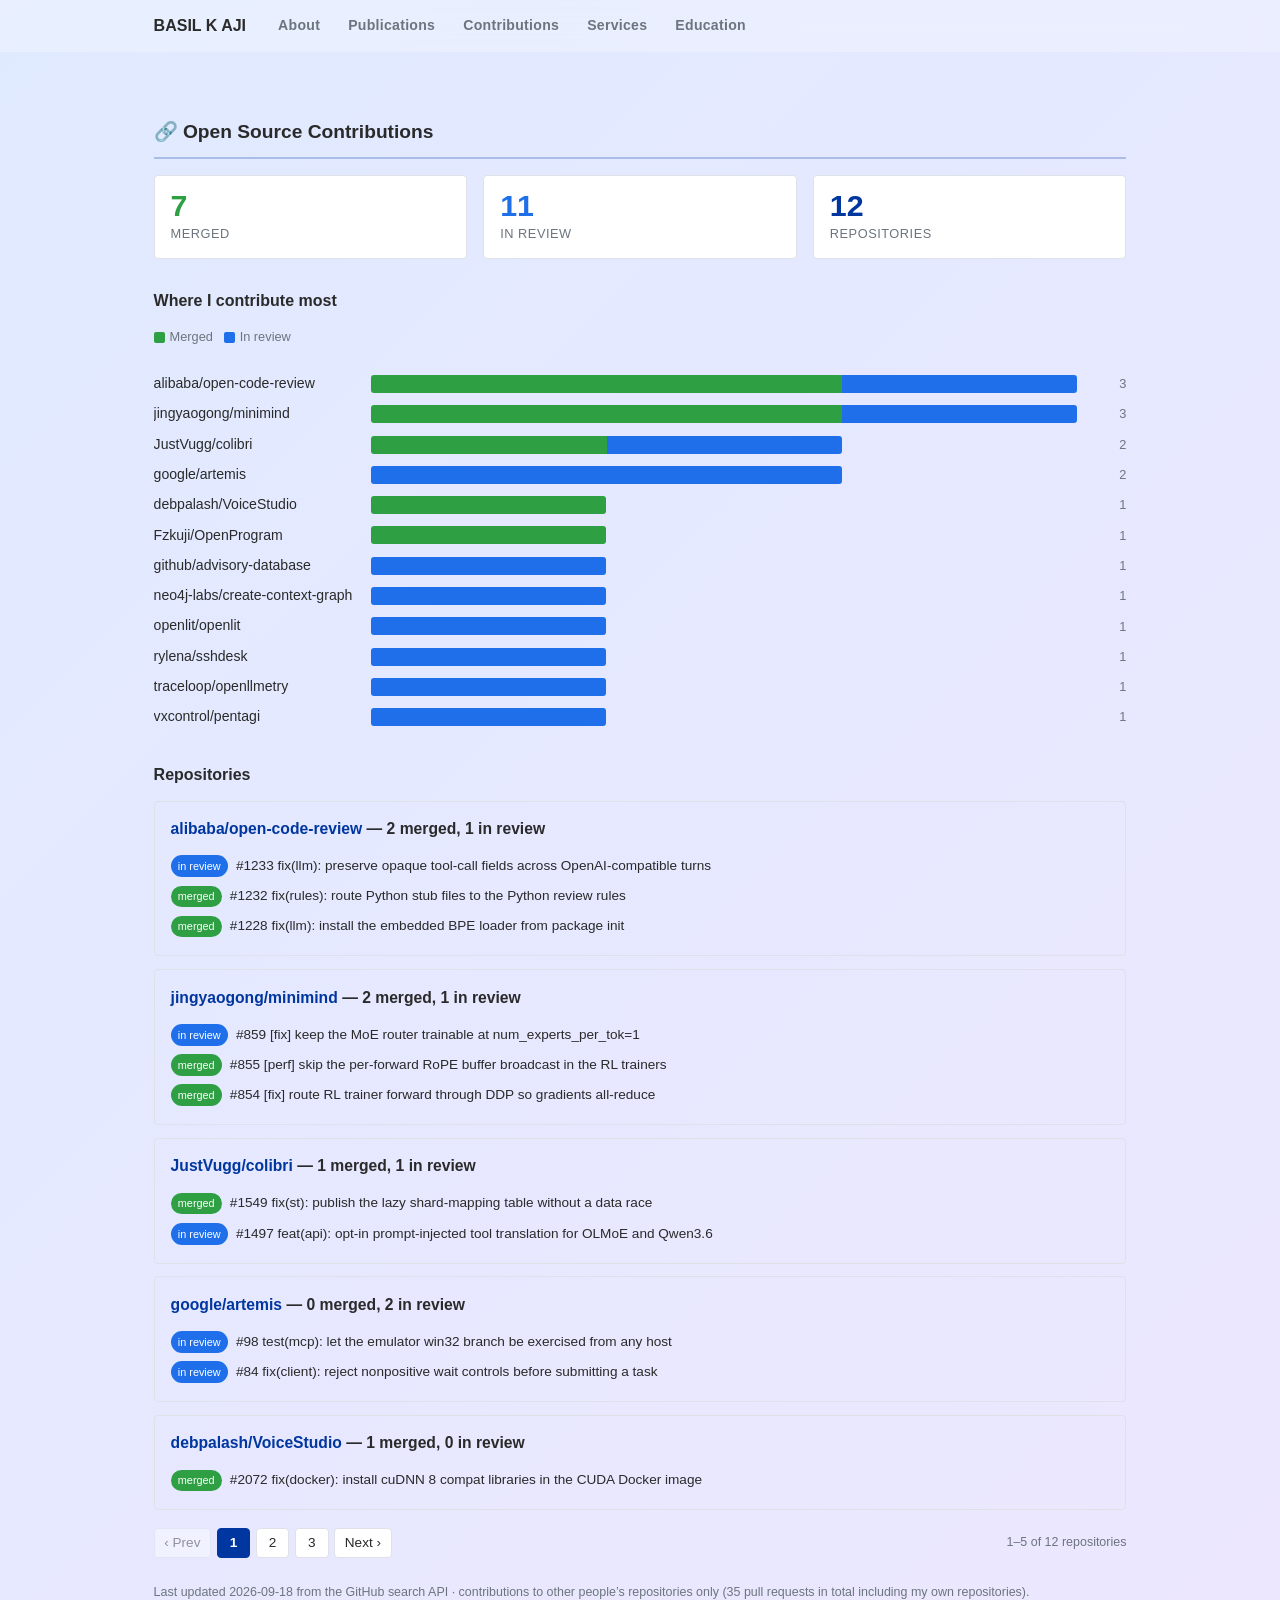
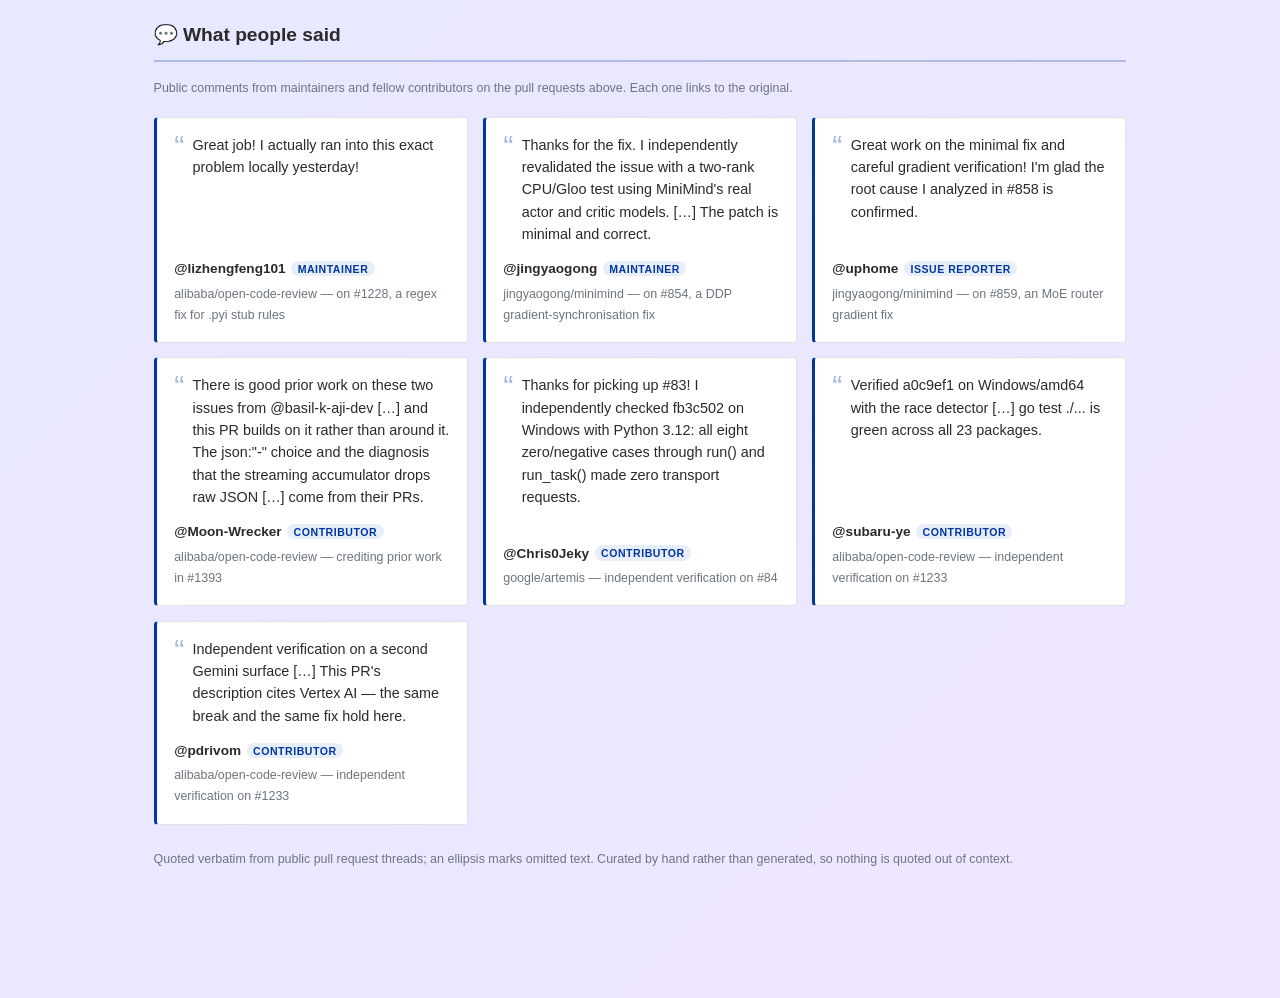
==== commit 56d3c1d3: "feat(contributions): add a "What people said" section Quotes public comments from maintainers and fe" ====
--- a/contributions.html
+++ b/contributions.html
@@ -85,8 +85,48 @@
       .oss-pr { flex-wrap: wrap; }
     }
     /* Nothing on this page may force a horizontal scrollbar. */
-    #contributions, #contributions * { max-width: 100%; }
+    #contributions, #contributions *,
+    #kudos, #kudos * { max-width: 100%; }
     .oss-pr a { overflow-wrap: anywhere; }
+
+    /* --- Acknowledgements ------------------------------------------------ */
+    .kudos-grid {
+      display: grid; gap: .9rem;
+      grid-template-columns: repeat(auto-fit, minmax(19rem, 1fr));
+    }
+    .kudo {
+      display: flex; flex-direction: column;
+      border: 1px solid var(--border); border-left: 3px solid var(--accent);
+      border-radius: var(--radius); padding: 1rem 1.1rem; background: #fff;
+    }
+    .kudo blockquote {
+      margin: 0 0 .75rem; font-size: .9rem; line-height: 1.55;
+      /* The quotation marks are decoration, so they are drawn rather than
+         typed: a screen reader should hear the words, not "left double
+         quotation mark". */
+      position: relative; padding-left: 1.15rem;
+    }
+    .kudo blockquote::before {
+      content: "\201C"; position: absolute; left: 0; top: -.25rem;
+      font-size: 1.9rem; line-height: 1; color: var(--accent); opacity: .35;
+    }
+    .kudo cite { font-style: normal; margin-top: auto; }
+    .kudo .who { font-size: .85rem; font-weight: 700; }
+    .kudo .who a { color: var(--text); text-decoration: none; }
+    .kudo .who a:hover { color: var(--accent); text-decoration: underline; }
+    .kudo .role {
+      font-size: .66rem; font-weight: 700; text-transform: uppercase;
+      letter-spacing: .05em; padding: .1rem .4rem; border-radius: 999px;
+      background: var(--accent-lt); color: var(--accent); margin-left: .35rem;
+      vertical-align: middle; white-space: nowrap;
+    }
+    .kudo .where { font-size: .78rem; color: var(--muted); margin-top: .2rem; }
+    .kudo .where a { color: var(--muted); }
+    .kudo .where a:hover { color: var(--accent); }
+    @media (max-width: 680px) {
+      .kudos-grid { grid-template-columns: 1fr; }
+      .kudo { padding: .85rem .9rem; }
+    }
   </style>
 </head>
 <body>
@@ -129,6 +169,22 @@
 
             <p class="oss-note" id="oss-note"></p>
 
+          </div>
+        </div>
+      </section>
+
+      <section id="kudos">
+        <div class="section">
+          <div class="section-header">
+            <h2 class="section-title">&#x1F4AC; What people said</h2>
+          </div>
+          <div class="section-body">
+            <p class="oss-note" style="margin:0 0 1.1rem;">
+              Public comments from maintainers and fellow contributors on the pull
+              requests above. Each one links to the original.
+            </p>
+            <div class="kudos-grid" id="kudos-grid"></div>
+            <p class="oss-note" id="kudos-note"></p>
           </div>
         </div>
       </section>
@@ -291,5 +347,58 @@
 })();
 </script>
 
+<script>
+(function () {
+  var gridEl = document.getElementById('kudos-grid');
+  var noteEl = document.getElementById('kudos-note');
+
+  function esc(s) {
+    return String(s == null ? '' : s).replace(/[&<>"']/g, function (c) {
+      return { '&': '&amp;', '<': '&lt;', '>': '&gt;', '"': '&quot;', "'": '&#39;' }[c];
+    });
+  }
+
+  function card(k) {
+    var who = esc(k.author);
+    return '<figure class="kudo">' +
+      '<blockquote>' + esc(k.quote) + '</blockquote>' +
+      '<cite>' +
+        '<div class="who">' +
+          '<a href="https://github.com/' + who + '" target="_blank" rel="noopener">@' + who + '</a>' +
+          (k.role ? '<span class="role">' + esc(k.role) + '</span>' : '') +
+        '</div>' +
+        '<div class="where">' +
+          '<a href="' + esc(k.url) + '" target="_blank" rel="noopener">' +
+            esc(k.repo) + (k.context ? ' \u2014 ' + esc(k.context) : '') +
+          '</a>' +
+        '</div>' +
+      '</cite>' +
+    '</figure>';
+  }
+
+  fetch('assets/kudos.json', { cache: 'no-cache' })
+    .then(function (r) {
+      if (!r.ok) throw new Error('HTTP ' + r.status);
+      return r.json();
+    })
+    .then(function (d) {
+      var list = (d && d.kudos) || [];
+      if (!list.length) {
+        document.getElementById('kudos').hidden = true;
+        return;
+      }
+      gridEl.innerHTML = list.map(card).join('');
+      noteEl.textContent =
+        'Quoted verbatim from public pull request threads; an ellipsis marks ' +
+        'omitted text. Curated by hand rather than generated, so nothing is ' +
+        'quoted out of context.';
+    })
+    .catch(function () {
+      // No data, no empty shell: hide the section rather than show a broken one.
+      document.getElementById('kudos').hidden = true;
+    });
+})();
+</script>
+
 </body>
 </html>
